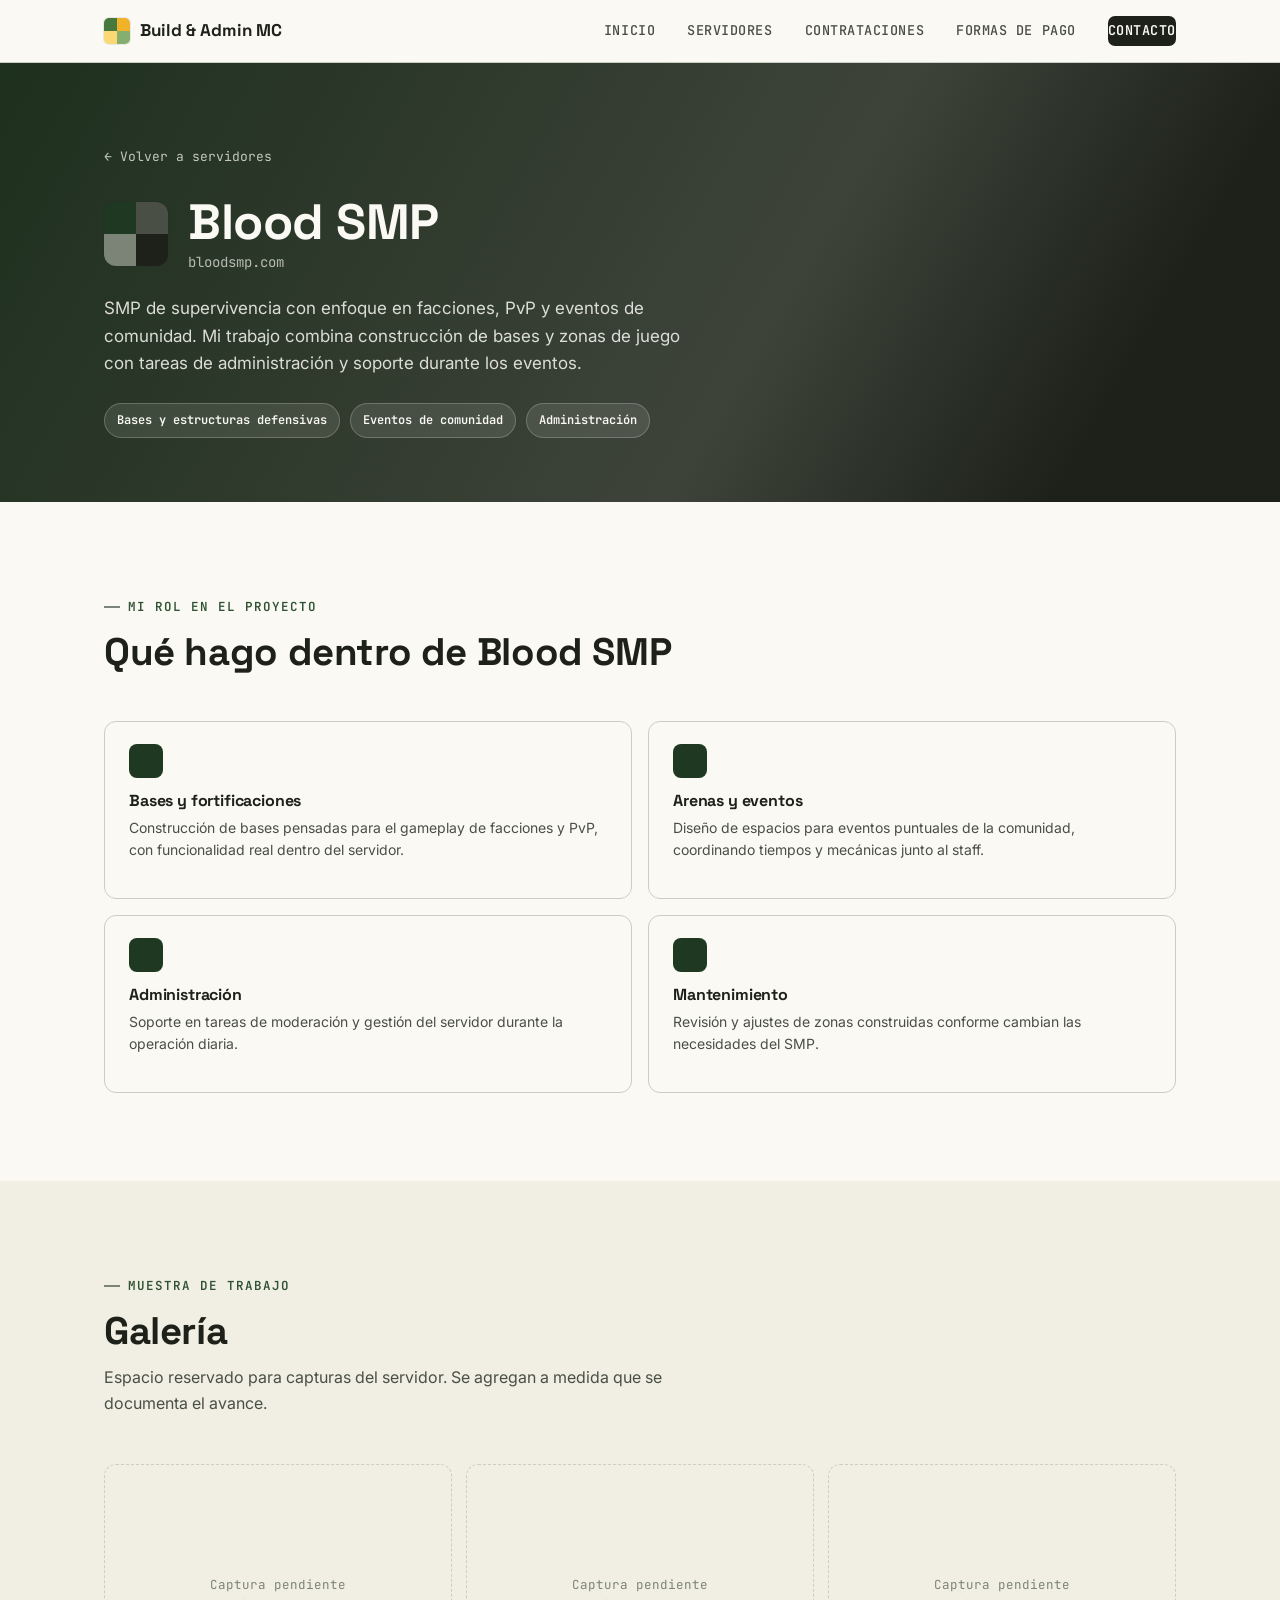
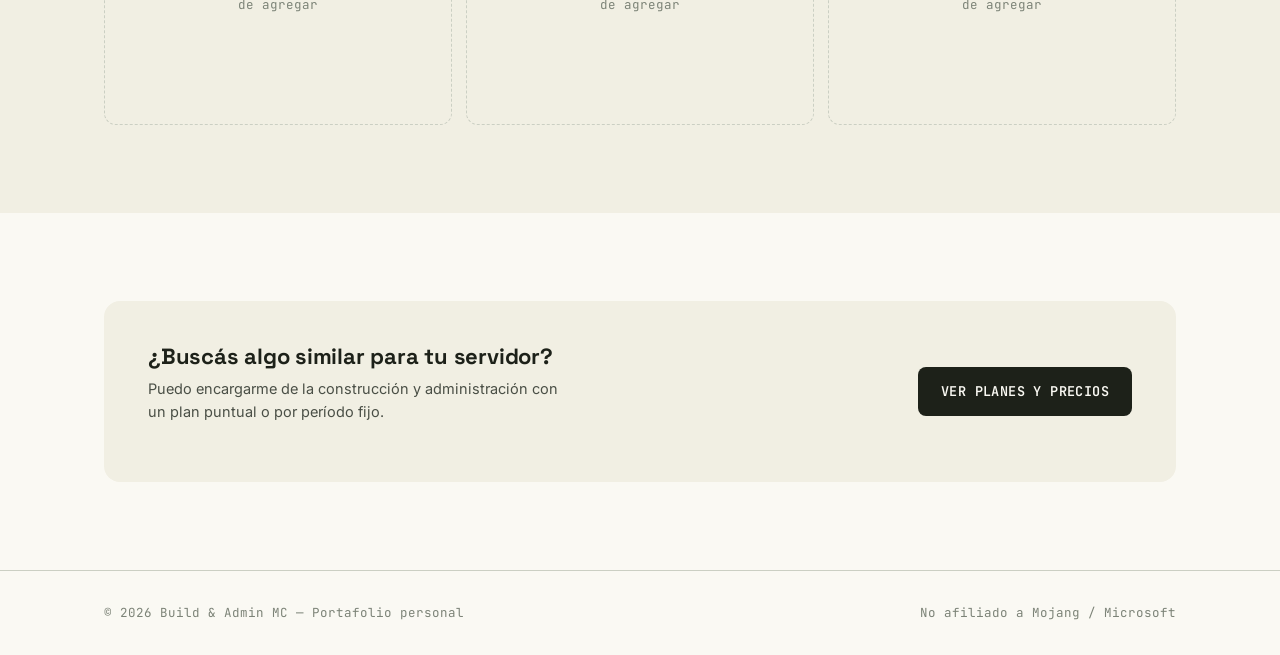
==== bloodsmp.html @ eb2af95d "Add files via upload" ====
<!DOCTYPE html>
<html lang="es">
<head>
<meta charset="UTF-8">
<meta name="viewport" content="width=device-width, initial-scale=1.0">
<title>Blood SMP — bloodsmp.com</title>
<meta name="description" content="Trabajo de construcción y administración en Blood SMP (bloodsmp.com).">
<link rel="icon" href="data:image/svg+xml,<svg xmlns=%22http://www.w3.org/2000/svg%22 viewBox=%220 0 20 20%22><rect width=%2210%22 height=%2210%22 fill=%22%2247793F%22/><rect x=%2210%22 width=%2210%22 height=%2210%22 fill=%22%23EFB329%22/><rect y=%2210%22 width=%2210%22 height=%2210%22 fill=%22%23FBD873%22/><rect x=%2210%22 y=%2210%22 width=%2210%22 height=%2210%22 fill=%22%2286AE6E%22/></svg>">
<link rel="stylesheet" href="styles.css">
</head>
<body class="theme-blood" style="--accent:#1F3821; --accent-2:#7C8377;">

<header class="site-header">
  <nav class="nav">
    <a href="index.html" class="brand">
      <span class="brand-mark"><span></span><span></span><span></span><span></span></span>
      Build & Admin MC
    </a>
    <button class="nav-toggle" aria-label="Abrir menú" aria-expanded="false">
      <span></span><span></span><span></span>
    </button>
    <div class="nav-links">
      <a href="index.html#inicio">Inicio</a>
      <a href="index.html#servidores">Servidores</a>
      <a href="index.html#contrataciones">Contrataciones</a>
      <a href="index.html#pago">Formas de pago</a>
      <a href="index.html#contacto" class="nav-cta">Contacto</a>
    </div>
  </nav>
</header>

<section class="server-hero">
  <div class="server-hero-inner">
    <a href="index.html#servidores" class="back-link">← Volver a servidores</a>
    <div class="server-hero-top">
      <div class="server-icon icon-blood"><span></span><span></span><span></span><span></span></div>
      <div>
        <h1>Blood SMP</h1>
        <div class="server-domain">bloodsmp.com</div>
      </div>
    </div>
    <p class="lead">SMP de supervivencia con enfoque en facciones, PvP y eventos de comunidad. Mi trabajo combina construcción de bases y zonas de juego con tareas de administración y soporte durante los eventos.</p>
    <div class="chip-row">
      <span class="chip">Bases y estructuras defensivas</span>
      <span class="chip">Eventos de comunidad</span>
      <span class="chip">Administración</span>
    </div>
  </div>
</section>

<section>
  <div class="wrap">
    <div class="section-head reveal">
      <span class="eyebrow">Mi rol en el proyecto</span>
      <h2>Qué hago dentro de Blood SMP</h2>
    </div>
    <div class="work-grid reveal">
      <div class="work-item">
        <div class="work-icon"></div>
        <h3>Bases y fortificaciones</h3>
        <p>Construcción de bases pensadas para el gameplay de facciones y PvP, con funcionalidad real dentro del servidor.</p>
      </div>
      <div class="work-item">
        <div class="work-icon"></div>
        <h3>Arenas y eventos</h3>
        <p>Diseño de espacios para eventos puntuales de la comunidad, coordinando tiempos y mecánicas junto al staff.</p>
      </div>
      <div class="work-item">
        <div class="work-icon"></div>
        <h3>Administración</h3>
        <p>Soporte en tareas de moderación y gestión del servidor durante la operación diaria.</p>
      </div>
      <div class="work-item">
        <div class="work-icon"></div>
        <h3>Mantenimiento</h3>
        <p>Revisión y ajustes de zonas construidas conforme cambian las necesidades del SMP.</p>
      </div>
    </div>
  </div>
</section>

<section class="alt-bg">
  <div class="wrap">
    <div class="section-head reveal">
      <span class="eyebrow">Muestra de trabajo</span>
      <h2>Galería</h2>
      <p>Espacio reservado para capturas del servidor. Se agregan a medida que se documenta el avance.</p>
    </div>
    <div class="gallery reveal">
      <div class="gallery-slot">Captura pendiente<br>de agregar</div>
      <div class="gallery-slot">Captura pendiente<br>de agregar</div>
      <div class="gallery-slot">Captura pendiente<br>de agregar</div>
    </div>
  </div>
</section>

<section>
  <div class="wrap">
    <div class="cta-strip reveal">
      <div>
        <h3>¿Buscás algo similar para tu servidor?</h3>
        <p>Puedo encargarme de la construcción y administración con un plan puntual o por período fijo.</p>
      </div>
      <a href="index.html#contrataciones" class="btn btn-dark">Ver planes y precios</a>
    </div>
  </div>
</section>

<footer>
  <div class="wrap footer-inner">
    <span>© 2026 Build & Admin MC — Portafolio personal</span>
    <span>No afiliado a Mojang / Microsoft</span>
  </div>
</footer>

<script src="script.js"></script>
</body>
</html>
---- styles.css ----
/* =========================================================
   SISTEMA DE DISEÑO — Portafolio de construcción/admin MC
   ========================================================= */

@import url('https://fonts.googleapis.com/css2?family=Space+Grotesk:wght@500;600;700&family=Inter:wght@400;500;600;700&family=JetBrains+Mono:wght@500;600&display=swap');

:root{
  /* --- Color --- */
  --white:        #FAF9F3;
  --cream:        #F1EFE3;
  --gray-300:     #CBCFC3;
  --gray-500:     #7C8377;
  --gray-700:     #4A4F46;
  --ink:          #1D2119;

  --green-900:    #1F3821;
  --green-700:    #2F5233;
  --green-600:    #47793F;
  --green-400:    #86AE6E;

  --yellow-600:   #D99B14;
  --yellow-500:   #EFB329;
  --yellow-300:   #FBD873;

  /* acento por defecto (se sobreescribe por página) */
  --accent:   var(--green-600);
  --accent-2: var(--yellow-500);

  /* --- Tipografía --- */
  --f-display: 'Space Grotesk', sans-serif;
  --f-body:    'Inter', sans-serif;
  --f-mono:    'JetBrains Mono', monospace;

  /* --- Layout --- */
  --maxw: 1120px;
  --radius: 10px;
}

*,*::before,*::after{ box-sizing:border-box; }
html{ scroll-behavior:smooth; }
@media (prefers-reduced-motion: reduce){
  html{ scroll-behavior:auto; }
  *{ animation-duration:0.001ms !important; animation-iteration-count:1 !important; transition-duration:0.001ms !important; }
}

body{
  margin:0;
  background:var(--white);
  color:var(--ink);
  font-family:var(--f-body);
  font-size:16px;
  line-height:1.6;
  -webkit-font-smoothing:antialiased;
}

img{ max-width:100%; display:block; }
a{ color:inherit; text-decoration:none; }

h1,h2,h3{
  font-family:var(--f-display);
  font-weight:700;
  line-height:1.08;
  margin:0;
  letter-spacing:-0.01em;
}

.wrap{
  max-width:var(--maxw);
  margin:0 auto;
  padding:0 24px;
}

.eyebrow{
  display:inline-flex;
  align-items:center;
  gap:8px;
  font-family:var(--f-mono);
  font-size:12.5px;
  font-weight:600;
  letter-spacing:0.08em;
  text-transform:uppercase;
  color:var(--green-700);
}
.eyebrow::before{
  content:"";
  width:16px; height:2px;
  background:var(--accent-2);
  display:inline-block;
}

:focus-visible{
  outline:3px solid var(--yellow-500);
  outline-offset:2px;
  border-radius:4px;
}

/* ---------------------------------------------------------
   HEADER / NAV
--------------------------------------------------------- */
header.site-header{
  position:sticky; top:0; z-index:50;
  background:rgba(250,249,243,0.9);
  backdrop-filter:blur(8px);
  border-bottom:1px solid var(--gray-300);
  transition:box-shadow .25s ease;
}
header.site-header.scrolled{
  box-shadow:0 4px 18px rgba(29,33,25,0.08);
}
.nav{
  display:flex; align-items:center; justify-content:space-between;
  padding:16px 24px;
  max-width:var(--maxw); margin:0 auto;
}
.brand{
  display:flex; align-items:center; gap:10px;
  font-family:var(--f-display); font-weight:700; font-size:17px;
  color:var(--ink);
}
.brand .brand-mark{
  width:26px; height:26px;
  display:grid; grid-template-columns:1fr 1fr; grid-template-rows:1fr 1fr;
  border-radius:5px; overflow:hidden;
  box-shadow:0 0 0 1px rgba(29,33,25,0.08);
}
.brand-mark span:nth-child(1){ background:var(--green-600); }
.brand-mark span:nth-child(2){ background:var(--yellow-500); }
.brand-mark span:nth-child(3){ background:var(--yellow-300); }
.brand-mark span:nth-child(4){ background:var(--green-400); }

.nav-links{
  display:flex; align-items:center; gap:32px;
  font-family:var(--f-mono); font-size:13.5px; font-weight:500;
  text-transform:uppercase; letter-spacing:0.04em;
}
.nav-links a{
  color:var(--gray-700);
  position:relative;
  padding:4px 0;
  transition:color .2s ease;
}
.nav-links a:hover, .nav-links a.active{ color:var(--ink); }
.nav-links a.active::after{
  content:"";
  position:absolute; left:0; right:0; bottom:-2px;
  height:2px; background:var(--accent-2);
}
.nav-cta{
  background:var(--ink);
  color:var(--white) !important;
  padding:9px 16px;
  border-radius:7px;
  font-weight:600;
}
.nav-cta:hover{ background:var(--green-700); }

.nav-toggle{
  display:none;
  background:none; border:none; cursor:pointer;
  width:34px; height:34px;
  flex-direction:column; justify-content:center; align-items:center; gap:5px;
}
.nav-toggle span{ width:22px; height:2px; background:var(--ink); border-radius:2px; }

/* ---------------------------------------------------------
   HERO (index)
--------------------------------------------------------- */
.hero{
  position:relative;
  padding:96px 0 84px;
  overflow:hidden;
  background:var(--ink);
  color:var(--white);
}
.hero::before{
  content:"";
  position:absolute; inset:0;
  background:
    linear-gradient(135deg, rgba(71,121,63,0.55), rgba(239,179,41,0.28) 55%, transparent 75%);
  pointer-events:none;
}
.hero-grid{
  position:absolute; inset:0;
  background-image:
    linear-gradient(rgba(250,249,243,0.045) 1px, transparent 1px),
    linear-gradient(90deg, rgba(250,249,243,0.045) 1px, transparent 1px);
  background-size:42px 42px;
  mask-image:linear-gradient(180deg, black, transparent 85%);
}
.hero-inner{ position:relative; max-width:var(--maxw); margin:0 auto; padding:0 24px; }
.hero .eyebrow{ color:var(--yellow-300); }
.hero .eyebrow::before{ background:var(--yellow-300); }
.hero h1{
  font-size:clamp(2.3rem, 5vw, 3.6rem);
  max-width:820px;
  margin-top:18px;
}
.hero h1 em{ font-style:normal; color:var(--yellow-300); }
.hero p.lead{
  margin-top:20px;
  max-width:560px;
  font-size:18px;
  color:rgba(250,249,243,0.82);
}
.hero-actions{ display:flex; gap:14px; margin-top:34px; flex-wrap:wrap; }
.btn{
  display:inline-flex; align-items:center; gap:8px;
  padding:13px 22px;
  border-radius:8px;
  font-family:var(--f-mono); font-weight:600; font-size:13.5px;
  letter-spacing:0.03em; text-transform:uppercase;
  cursor:pointer; border:1px solid transparent;
  transition:transform .18s ease, background .18s ease, border-color .18s ease;
}
.btn:hover{ transform:translateY(-2px); }
.btn-primary{ background:var(--yellow-500); color:var(--ink); }
.btn-primary:hover{ background:var(--yellow-300); }
.btn-outline{ border-color:rgba(250,249,243,0.35); color:var(--white); }
.btn-outline:hover{ border-color:var(--white); }
.btn-dark{ background:var(--ink); color:var(--white); }
.btn-dark:hover{ background:var(--green-700); }

.hero-status{
  margin-top:48px;
  display:flex; gap:28px; flex-wrap:wrap;
  font-family:var(--f-mono); font-size:13px; color:rgba(250,249,243,0.65);
}
.hero-status b{ color:var(--white); font-size:20px; display:block; font-family:var(--f-display); }

/* ---------------------------------------------------------
   SECCIONES GENERALES
--------------------------------------------------------- */
section{ padding:88px 0; }
section.tight{ padding:64px 0; }
.section-head{ max-width:640px; margin-bottom:48px; }
.section-head h2{ font-size:clamp(1.7rem,3.4vw,2.4rem); margin-top:14px; }
.section-head p{ margin-top:14px; color:var(--gray-700); font-size:16px; }

.reveal{ opacity:0; transform:translateY(18px); transition:opacity .6s ease, transform .6s ease; }
.reveal.in{ opacity:1; transform:none; }

.alt-bg{ background:var(--cream); }

/* ---------------------------------------------------------
   LISTA DE SERVIDORES (elemento distintivo)
--------------------------------------------------------- */
.server-list{
  border:1px solid var(--gray-300);
  border-radius:14px;
  overflow:hidden;
  background:var(--white);
}
.server-row{
  display:flex; align-items:center; gap:20px;
  padding:22px 26px;
  border-bottom:1px solid var(--gray-300);
  transition:background .18s ease, padding-left .18s ease;
  cursor:pointer;
}
.server-row:last-child{ border-bottom:none; }
.server-row:hover{
  background:var(--cream);
  padding-left:32px;
}

.server-icon{
  flex:none;
  width:52px; height:52px;
  border-radius:9px;
  display:grid; grid-template-columns:1fr 1fr; grid-template-rows:1fr 1fr;
  overflow:hidden;
  box-shadow:0 0 0 1px rgba(29,33,25,0.08);
}
.server-icon span{ display:block; }

.icon-caribbean span:nth-child(1){ background:#2F5233; }
.icon-caribbean span:nth-child(2){ background:#EFB329; }
.icon-caribbean span:nth-child(3){ background:#86AE6E; }
.icon-caribbean span:nth-child(4){ background:#FBD873; }

.icon-blood span:nth-child(1){ background:#1F3821; }
.icon-blood span:nth-child(2){ background:#4A4F46; }
.icon-blood span:nth-child(3){ background:#7C8377; }
.icon-blood span:nth-child(4){ background:#1D2119; }

.icon-spider span:nth-child(1){ background:#4A4F46; }
.icon-spider span:nth-child(2){ background:#86AE6E; }
.icon-spider span:nth-child(3){ background:#CBCFC3; }
.icon-spider span:nth-child(4){ background:#2F5233; }

.icon-imaginity span:nth-child(1){ background:#EFB329; }
.icon-imaginity span:nth-child(2){ background:#47793F; }
.icon-imaginity span:nth-child(3){ background:#FBD873; }
.icon-imaginity span:nth-child(4){ background:#86AE6E; }

.server-meta{ flex:1; min-width:0; }
.server-name{
  font-family:var(--f-display); font-weight:700; font-size:18px;
}
.server-domain{
  font-family:var(--f-mono); font-size:12.5px; color:var(--gray-500);
  margin-top:2px;
}
.server-tagline{
  font-size:14px; color:var(--gray-700); margin-top:6px;
  max-width:440px;
}

.server-status{
  display:flex; align-items:center; gap:8px;
  font-family:var(--f-mono); font-size:12px; color:var(--green-700);
  flex:none;
}
.status-dot{
  width:8px; height:8px; border-radius:50%;
  background:var(--green-600);
  box-shadow:0 0 0 0 rgba(71,121,63,0.5);
  animation:pulse 2.2s infinite;
}
@keyframes pulse{
  0%{ box-shadow:0 0 0 0 rgba(71,121,63,0.45); }
  70%{ box-shadow:0 0 0 8px rgba(71,121,63,0); }
  100%{ box-shadow:0 0 0 0 rgba(71,121,63,0); }
}
.ping-bars{ display:flex; align-items:flex-end; gap:2px; height:12px; flex:none; }
.ping-bars i{ width:3px; background:var(--gray-300); display:block; border-radius:1px; }
.ping-bars i:nth-child(1){ height:35%; }
.ping-bars i:nth-child(2){ height:60%; }
.ping-bars i:nth-child(3){ height:85%; }
.ping-bars i:nth-child(4){ height:100%; }
.server-row:hover .ping-bars i{ background:var(--accent-2); }

.server-arrow{
  flex:none;
  font-family:var(--f-mono); font-size:18px; color:var(--gray-500);
  transition:transform .18s ease, color .18s ease;
}
.server-row:hover .server-arrow{ transform:translateX(4px); color:var(--ink); }

/* ---------------------------------------------------------
   PLANES / CONTRATACIONES
--------------------------------------------------------- */
.plans{
  display:grid;
  grid-template-columns:repeat(3, 1fr);
  gap:20px;
}
.plan-card{
  border:1px solid var(--gray-300);
  border-radius:14px;
  padding:30px 26px;
  background:var(--white);
  display:flex; flex-direction:column;
  transition:border-color .2s ease, transform .2s ease;
}
.plan-card:hover{ border-color:var(--accent); transform:translateY(-3px); }
.plan-card .plan-eyebrow{
  font-family:var(--f-mono); font-size:12px; text-transform:uppercase;
  letter-spacing:0.06em; color:var(--gray-500); font-weight:600;
}
.plan-card .plan-name{
  font-family:var(--f-display); font-weight:700; font-size:22px;
  margin-top:8px;
}
.plan-price{
  font-family:var(--f-display); font-size:38px; font-weight:700;
  margin-top:18px; color:var(--ink);
}
.plan-price small{
  font-family:var(--f-mono); font-size:13px; font-weight:500;
  color:var(--gray-500); margin-left:4px;
}
.plan-desc{ font-size:14.5px; color:var(--gray-700); margin-top:10px; }
.plan-features{
  list-style:none; padding:0; margin:22px 0 0;
  display:flex; flex-direction:column; gap:10px;
  font-size:14px; color:var(--ink);
}
.plan-features li{ display:flex; gap:9px; align-items:flex-start; }
.plan-features li::before{
  content:"";
  width:6px; height:6px; margin-top:7px; flex:none;
  background:var(--accent-2); border-radius:1px;
}
.plan-card.highlight{
  background:var(--ink); color:var(--white); border-color:var(--ink);
}
.plan-card.highlight .plan-eyebrow{ color:var(--yellow-300); }
.plan-card.highlight .plan-name,
.plan-card.highlight .plan-price{ color:var(--white); }
.plan-card.highlight .plan-desc{ color:rgba(250,249,243,0.75); }
.plan-card.highlight .plan-features{ color:rgba(250,249,243,0.92); }
.plan-card.highlight .plan-features li::before{ background:var(--yellow-500); }

/* ---------------------------------------------------------
   PROCESO DE PAGO (pasos)
--------------------------------------------------------- */
.payment-block{
  display:grid;
  grid-template-columns:1.1fr 1fr;
  gap:56px;
  align-items:start;
}
.steps{ position:relative; }
.step{
  display:flex; gap:18px;
  padding:22px 0;
  border-bottom:1px solid var(--gray-300);
}
.step:last-child{ border-bottom:none; }
.step-num{
  font-family:var(--f-display); font-weight:700; font-size:15px;
  width:38px; height:38px; flex:none;
  border-radius:50%;
  border:1.5px solid var(--ink);
  display:flex; align-items:center; justify-content:center;
}
.step-body h3{ font-size:17px; }
.step-body p{ margin:8px 0 0; font-size:14.5px; color:var(--gray-700); }

.pay-panel{
  background:var(--green-900);
  color:var(--white);
  border-radius:14px;
  padding:32px 30px;
}
.pay-panel .eyebrow{ color:var(--yellow-300); }
.pay-panel .eyebrow::before{ background:var(--yellow-300); }
.pay-panel h3{ font-size:20px; margin-top:12px; color:var(--white); }
.pay-panel p{ font-size:14.5px; color:rgba(250,249,243,0.8); margin-top:12px; }
.pay-method{
  margin-top:22px;
  display:flex; align-items:center; gap:12px;
  background:rgba(250,249,243,0.08);
  border:1px solid rgba(250,249,243,0.18);
  border-radius:10px;
  padding:14px 16px;
  font-family:var(--f-mono); font-size:13.5px; font-weight:600;
}
.pay-dot{ width:8px; height:8px; border-radius:50%; background:var(--yellow-400,#EFB329); }

/* ---------------------------------------------------------
   CONTACTO / FOOTER
--------------------------------------------------------- */
.contact-panel{
  background:var(--ink);
  color:var(--white);
  border-radius:16px;
  padding:56px 48px;
  display:flex; justify-content:space-between; align-items:center; gap:32px;
  flex-wrap:wrap;
}
.contact-panel h2{ color:var(--white); font-size:clamp(1.6rem,3vw,2.1rem); max-width:460px; }
.contact-panel p{ color:rgba(250,249,243,0.72); margin-top:12px; max-width:420px; font-size:15px; }
.contact-links{ display:flex; flex-direction:column; gap:10px; font-family:var(--f-mono); font-size:14px; }
.contact-links a{ color:var(--yellow-300); }
.contact-links a:hover{ text-decoration:underline; }

footer{
  padding:32px 0;
  border-top:1px solid var(--gray-300);
}
.footer-inner{
  display:flex; justify-content:space-between; align-items:center;
  flex-wrap:wrap; gap:12px;
  font-family:var(--f-mono); font-size:12.5px; color:var(--gray-500);
}

/* ---------------------------------------------------------
   PÁGINA DE SERVIDOR
--------------------------------------------------------- */
.server-hero{
  position:relative;
  background:var(--ink);
  color:var(--white);
  padding:80px 0 64px;
  overflow:hidden;
}
.server-hero::before{
  content:"";
  position:absolute; inset:0;
  background:linear-gradient(120deg, color-mix(in srgb, var(--accent) 65%, transparent), color-mix(in srgb, var(--accent-2) 35%, transparent) 60%, transparent 85%);
}
.server-hero-inner{ position:relative; max-width:var(--maxw); margin:0 auto; padding:0 24px; }
.back-link{
  display:inline-flex; align-items:center; gap:8px;
  font-family:var(--f-mono); font-size:13px; color:rgba(250,249,243,0.75);
  margin-bottom:28px;
}
.back-link:hover{ color:var(--white); }
.server-hero-top{ display:flex; align-items:center; gap:20px; }
.server-hero .server-icon{ width:64px; height:64px; border-radius:12px; }
.server-hero h1{ font-size:clamp(2rem,4.4vw,3.1rem); margin-top:0; }
.server-hero .server-domain{ color:rgba(250,249,243,0.68); font-size:14px; }
.server-hero p.lead{
  margin-top:22px; max-width:600px; font-size:17px;
  color:rgba(250,249,243,0.85);
}
.chip-row{ display:flex; gap:10px; margin-top:26px; flex-wrap:wrap; }
.chip{
  font-family:var(--f-mono); font-size:12px; font-weight:600;
  padding:7px 12px; border-radius:20px;
  background:rgba(250,249,243,0.1);
  border:1px solid rgba(250,249,243,0.22);
}

.work-grid{
  display:grid;
  grid-template-columns:repeat(2, 1fr);
  gap:16px;
}
.work-item{
  border:1px solid var(--gray-300);
  border-radius:12px;
  padding:22px 24px;
  background:var(--white);
}
.work-item .work-icon{
  width:34px; height:34px; border-radius:8px;
  background:var(--accent);
  display:flex; align-items:center; justify-content:center;
  margin-bottom:14px;
}
.work-item h3{ font-size:16px; }
.work-item p{ font-size:14px; color:var(--gray-700); margin-top:8px; }

.gallery{
  display:grid;
  grid-template-columns:repeat(3, 1fr);
  gap:14px;
}
.gallery-slot{
  aspect-ratio:4/3;
  border:1.5px dashed var(--gray-300);
  border-radius:12px;
  display:flex; align-items:center; justify-content:center;
  text-align:center;
  font-family:var(--f-mono); font-size:12.5px; color:var(--gray-500);
  padding:16px;
  background:var(--cream);
}

.cta-strip{
  border-radius:16px;
  padding:44px;
  background:var(--cream);
  display:flex; justify-content:space-between; align-items:center;
  gap:24px; flex-wrap:wrap;
}
.cta-strip h3{ font-size:22px; max-width:420px; }
.cta-strip p{ color:var(--gray-700); margin-top:8px; max-width:420px; font-size:14.5px; }

/* ---------------------------------------------------------
   RESPONSIVE
--------------------------------------------------------- */
@media (max-width: 880px){
  .plans{ grid-template-columns:1fr; }
  .payment-block{ grid-template-columns:1fr; }
  .work-grid{ grid-template-columns:1fr; }
  .gallery{ grid-template-columns:repeat(2,1fr); }
  .contact-panel{ padding:40px 28px; }
}

@media (max-width: 720px){
  .nav-links{
    position:fixed; inset:64px 0 0 0;
    background:var(--white);
    flex-direction:column; align-items:flex-start;
    padding:32px 24px; gap:22px;
    font-size:15px;
    transform:translateY(-8px);
    opacity:0; pointer-events:none;
    transition:opacity .2s ease, transform .2s ease;
  }
  .nav-links.open{ opacity:1; pointer-events:auto; transform:none; }
  .nav-toggle{ display:flex; }
  .nav-cta{ margin-top:8px; }
  .server-row{ flex-wrap:wrap; }
  .server-status{ order:3; width:100%; padding-left:72px; }
  .ping-bars{ display:none; }
  .gallery{ grid-template-columns:1fr; }
}
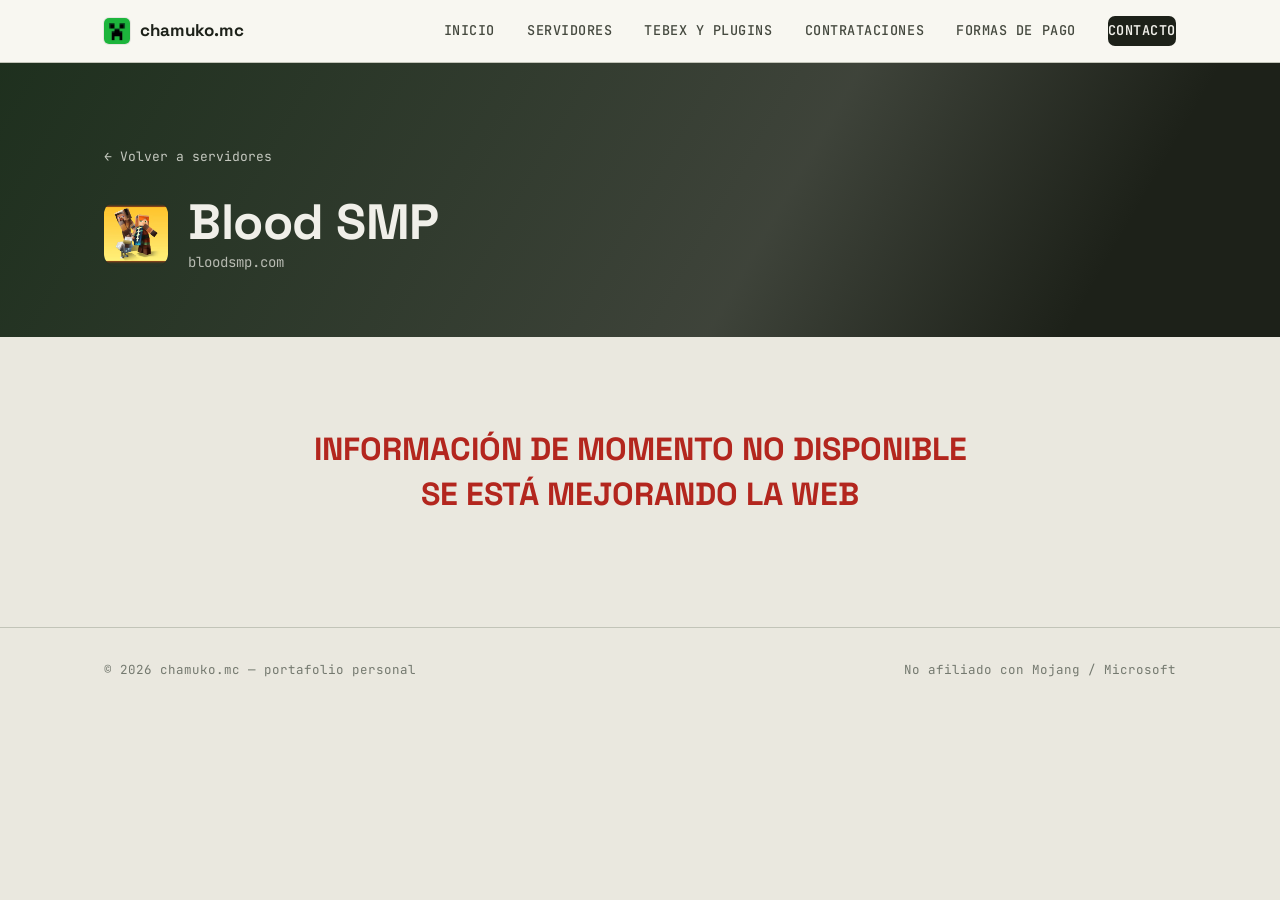
==== commit cab7e9bb: "Add files via upload" ====
--- a/bloodsmp.html
+++ b/bloodsmp.html
@@ -4,17 +4,17 @@
 <meta charset="UTF-8">
 <meta name="viewport" content="width=device-width, initial-scale=1.0">
 <title>Blood SMP — bloodsmp.com</title>
-<meta name="description" content="Trabajo de construcción y administración en Blood SMP (bloodsmp.com).">
+<meta name="description" content="Blood SMP (bloodsmp.com).">
 <link rel="icon" href="data:image/svg+xml,<svg xmlns=%22http://www.w3.org/2000/svg%22 viewBox=%220 0 20 20%22><rect width=%2210%22 height=%2210%22 fill=%22%2247793F%22/><rect x=%2210%22 width=%2210%22 height=%2210%22 fill=%22%23EFB329%22/><rect y=%2210%22 width=%2210%22 height=%2210%22 fill=%22%23FBD873%22/><rect x=%2210%22 y=%2210%22 width=%2210%22 height=%2210%22 fill=%22%2286AE6E%22/></svg>">
 <link rel="stylesheet" href="styles.css">
 </head>
-<body class="theme-blood" style="--accent:#1F3821; --accent-2:#7C8377;">
+<body style="--accent:#1F3821; --accent-2:#7C8377;">
 
 <header class="site-header">
   <nav class="nav">
     <a href="index.html" class="brand">
-      <span class="brand-mark"><span></span><span></span><span></span><span></span></span>
-      Build & Admin MC
+      <span class="brand-mark"><img src="icon-creeper.png" alt="chamuko.mc"></span>
+      chamuko.mc
     </a>
     <button class="nav-toggle" aria-label="Abrir menú" aria-expanded="false">
       <span></span><span></span><span></span>
@@ -22,6 +22,7 @@
     <div class="nav-links">
       <a href="index.html#inicio">Inicio</a>
       <a href="index.html#servidores">Servidores</a>
+      <a href="index.html#servicios">Tebex y plugins</a>
       <a href="index.html#contrataciones">Contrataciones</a>
       <a href="index.html#pago">Formas de pago</a>
       <a href="index.html#contacto" class="nav-cta">Contacto</a>
@@ -33,83 +34,23 @@
   <div class="server-hero-inner">
     <a href="index.html#servidores" class="back-link">← Volver a servidores</a>
     <div class="server-hero-top">
-      <div class="server-icon icon-blood"><span></span><span></span><span></span><span></span></div>
+      <div class="server-icon"><img src="icon-servers.png" alt="Blood SMP"></div>
       <div>
         <h1>Blood SMP</h1>
         <div class="server-domain">bloodsmp.com</div>
       </div>
     </div>
-    <p class="lead">SMP de supervivencia con enfoque en facciones, PvP y eventos de comunidad. Mi trabajo combina construcción de bases y zonas de juego con tareas de administración y soporte durante los eventos.</p>
-    <div class="chip-row">
-      <span class="chip">Bases y estructuras defensivas</span>
-      <span class="chip">Eventos de comunidad</span>
-      <span class="chip">Administración</span>
-    </div>
   </div>
 </section>
 
-<section>
-  <div class="wrap">
-    <div class="section-head reveal">
-      <span class="eyebrow">Mi rol en el proyecto</span>
-      <h2>Qué hago dentro de Blood SMP</h2>
-    </div>
-    <div class="work-grid reveal">
-      <div class="work-item">
-        <div class="work-icon"></div>
-        <h3>Bases y fortificaciones</h3>
-        <p>Construcción de bases pensadas para el gameplay de facciones y PvP, con funcionalidad real dentro del servidor.</p>
-      </div>
-      <div class="work-item">
-        <div class="work-icon"></div>
-        <h3>Arenas y eventos</h3>
-        <p>Diseño de espacios para eventos puntuales de la comunidad, coordinando tiempos y mecánicas junto al staff.</p>
-      </div>
-      <div class="work-item">
-        <div class="work-icon"></div>
-        <h3>Administración</h3>
-        <p>Soporte en tareas de moderación y gestión del servidor durante la operación diaria.</p>
-      </div>
-      <div class="work-item">
-        <div class="work-icon"></div>
-        <h3>Mantenimiento</h3>
-        <p>Revisión y ajustes de zonas construidas conforme cambian las necesidades del SMP.</p>
-      </div>
-    </div>
-  </div>
-</section>
-
-<section class="alt-bg">
-  <div class="wrap">
-    <div class="section-head reveal">
-      <span class="eyebrow">Muestra de trabajo</span>
-      <h2>Galería</h2>
-      <p>Espacio reservado para capturas del servidor. Se agregan a medida que se documenta el avance.</p>
-    </div>
-    <div class="gallery reveal">
-      <div class="gallery-slot">Captura pendiente<br>de agregar</div>
-      <div class="gallery-slot">Captura pendiente<br>de agregar</div>
-      <div class="gallery-slot">Captura pendiente<br>de agregar</div>
-    </div>
-  </div>
-</section>
-
-<section>
-  <div class="wrap">
-    <div class="cta-strip reveal">
-      <div>
-        <h3>¿Buscás algo similar para tu servidor?</h3>
-        <p>Puedo encargarme de la construcción y administración con un plan puntual o por período fijo.</p>
-      </div>
-      <a href="index.html#contrataciones" class="btn btn-dark">Ver planes y precios</a>
-    </div>
-  </div>
+<section class="notice-block">
+  <p class="notice">INFORMACIÓN DE MOMENTO NO DISPONIBLE<br>SE ESTÁ MEJORANDO LA WEB</p>
 </section>
 
 <footer>
   <div class="wrap footer-inner">
-    <span>© 2026 Build & Admin MC — Portafolio personal</span>
-    <span>No afiliado a Mojang / Microsoft</span>
+    <span>© 2026 chamuko.mc — portafolio personal</span>
+    <span>No afiliado con Mojang / Microsoft</span>
   </div>
 </footer>
 
--- a/styles.css
+++ b/styles.css
@@ -6,11 +6,11 @@
 
 :root{
   /* --- Color --- */
-  --white:        #FAF9F3;
-  --cream:        #F1EFE3;
-  --gray-300:     #CBCFC3;
-  --gray-500:     #7C8377;
-  --gray-700:     #4A4F46;
+  --white:        #F0EFE9;
+  --cream:        #E4E2D8;
+  --gray-300:     #C2C4B8;
+  --gray-500:     #74796F;
+  --gray-700:     #45493F;
   --ink:          #1D2119;
 
   --green-900:    #1F3821;
@@ -45,7 +45,7 @@
 
 body{
   margin:0;
-  background:var(--white);
+  background:#EAE8DF;
   color:var(--ink);
   font-family:var(--f-body);
   font-size:16px;
@@ -119,9 +119,13 @@
 }
 .brand .brand-mark{
   width:26px; height:26px;
-  display:grid; grid-template-columns:1fr 1fr; grid-template-rows:1fr 1fr;
   border-radius:5px; overflow:hidden;
   box-shadow:0 0 0 1px rgba(29,33,25,0.08);
+  flex:none;
+}
+.brand-mark img{
+  width:100%; height:100%;
+  object-fit:cover; display:block;
 }
 .brand-mark span:nth-child(1){ background:var(--green-600); }
 .brand-mark span:nth-child(2){ background:var(--yellow-500); }
@@ -267,11 +271,13 @@
   flex:none;
   width:52px; height:52px;
   border-radius:9px;
-  display:grid; grid-template-columns:1fr 1fr; grid-template-rows:1fr 1fr;
   overflow:hidden;
   box-shadow:0 0 0 1px rgba(29,33,25,0.08);
 }
-.server-icon span{ display:block; }
+.server-icon img{
+  width:100%; height:100%;
+  object-fit:cover; display:block;
+}
 
 .icon-caribbean span:nth-child(1){ background:#2F5233; }
 .icon-caribbean span:nth-child(2){ background:#EFB329; }
@@ -292,6 +298,16 @@
 .icon-imaginity span:nth-child(2){ background:#47793F; }
 .icon-imaginity span:nth-child(3){ background:#FBD873; }
 .icon-imaginity span:nth-child(4){ background:#86AE6E; }
+
+.icon-tebex span:nth-child(1){ background:#EFB329; }
+.icon-tebex span:nth-child(2){ background:#7C8377; }
+.icon-tebex span:nth-child(3){ background:#4A4F46; }
+.icon-tebex span:nth-child(4){ background:#FBD873; }
+
+.icon-plugins span:nth-child(1){ background:#47793F; }
+.icon-plugins span:nth-child(2){ background:#4A4F46; }
+.icon-plugins span:nth-child(3){ background:#86AE6E; }
+.icon-plugins span:nth-child(4){ background:#CBCFC3; }
 
 .server-meta{ flex:1; min-width:0; }
 .server-name{
@@ -321,6 +337,11 @@
   0%{ box-shadow:0 0 0 0 rgba(71,121,63,0.45); }
   70%{ box-shadow:0 0 0 8px rgba(71,121,63,0); }
   100%{ box-shadow:0 0 0 0 rgba(71,121,63,0); }
+}
+.server-star{
+  font-size:16px;
+  color:var(--yellow-500);
+  letter-spacing:0;
 }
 .ping-bars{ display:flex; align-items:flex-end; gap:2px; height:12px; flex:none; }
 .ping-bars i{ width:3px; background:var(--gray-300); display:block; border-radius:1px; }
@@ -453,7 +474,7 @@
 .contact-panel h2{ color:var(--white); font-size:clamp(1.6rem,3vw,2.1rem); max-width:460px; }
 .contact-panel p{ color:rgba(250,249,243,0.72); margin-top:12px; max-width:420px; font-size:15px; }
 .contact-links{ display:flex; flex-direction:column; gap:10px; font-family:var(--f-mono); font-size:14px; }
-.contact-links a{ color:var(--yellow-300); }
+.contact-links a, .contact-links span{ color:var(--yellow-300); font-weight:600; }
 .contact-links a:hover{ text-decoration:underline; }
 
 footer{
@@ -559,6 +580,93 @@
   .work-grid{ grid-template-columns:1fr; }
   .gallery{ grid-template-columns:repeat(2,1fr); }
   .contact-panel{ padding:40px 28px; }
+}
+
+/* ---------------------------------------------------------
+   PORTADA (imagen de fondo del hero principal)
+--------------------------------------------------------- */
+.hero.hero-cover{ background:var(--ink); }
+.hero.hero-cover::before{ display:none; }
+.hero-media{
+  position:absolute; inset:0;
+  z-index:0;
+  overflow:hidden;
+}
+.hero-media img{
+  width:100%; height:100%;
+  object-fit:cover;
+  object-position:center 42%;
+  filter:brightness(1.32) contrast(1.02);
+}
+.hero-scrim{
+  position:absolute; inset:0;
+  z-index:1;
+  background:
+    linear-gradient(180deg, rgba(29,33,25,0.2) 0%, rgba(29,33,25,0.42) 55%, var(--ink) 100%),
+    linear-gradient(100deg, rgba(47,82,51,0.32), rgba(239,179,41,0.1) 45%, transparent 68%);
+}
+.hero.hero-cover .hero-inner{ position:relative; z-index:2; }
+
+/* ---------------------------------------------------------
+   BADGE "MÁS SOLICITADO"
+--------------------------------------------------------- */
+.plan-badge{
+  position:absolute;
+  top:-11px; left:26px;
+  background:var(--yellow-500);
+  color:var(--ink);
+  font-family:var(--f-mono);
+  font-size:11px; font-weight:700;
+  text-transform:uppercase; letter-spacing:0.05em;
+  padding:5px 10px;
+  border-radius:20px;
+}
+.plan-card{ position:relative; }
+
+/* ---------------------------------------------------------
+   AVISO — información no disponible
+--------------------------------------------------------- */
+.notice-block{
+  padding:90px 24px 110px;
+  text-align:center;
+}
+.notice-block p.notice{
+  font-family:var(--f-display);
+  font-weight:700;
+  font-size:clamp(1.35rem, 3.6vw, 2rem);
+  color:#B3261E;
+  line-height:1.4;
+  max-width:720px;
+  margin:0 auto;
+}
+
+/* ---------------------------------------------------------
+   PRÓXIMAMENTE (páginas de tebex / plugins)
+--------------------------------------------------------- */
+.soon-list{
+  display:flex; flex-direction:column;
+  border:1px solid var(--gray-300);
+  border-radius:14px;
+  overflow:hidden;
+  background:var(--white);
+}
+.soon-item{
+  display:flex; align-items:center; justify-content:space-between;
+  gap:16px;
+  padding:22px 26px;
+  border-bottom:1px solid var(--gray-300);
+}
+.soon-item:last-child{ border-bottom:none; }
+.soon-item h3{ font-size:16.5px; font-family:var(--f-display); }
+.soon-item p{ font-size:13.5px; color:var(--gray-700); margin-top:5px; }
+.badge-soon{
+  flex:none;
+  font-family:var(--f-mono); font-size:11.5px; font-weight:700;
+  text-transform:uppercase; letter-spacing:0.05em;
+  padding:6px 12px; border-radius:20px;
+  background:var(--cream);
+  border:1px solid var(--gray-300);
+  color:var(--gray-700);
 }
 
 @media (max-width: 720px){
@@ -579,4 +687,5 @@
   .server-status{ order:3; width:100%; padding-left:72px; }
   .ping-bars{ display:none; }
   .gallery{ grid-template-columns:1fr; }
-}
+  .soon-item{ flex-wrap:wrap; }
+}
